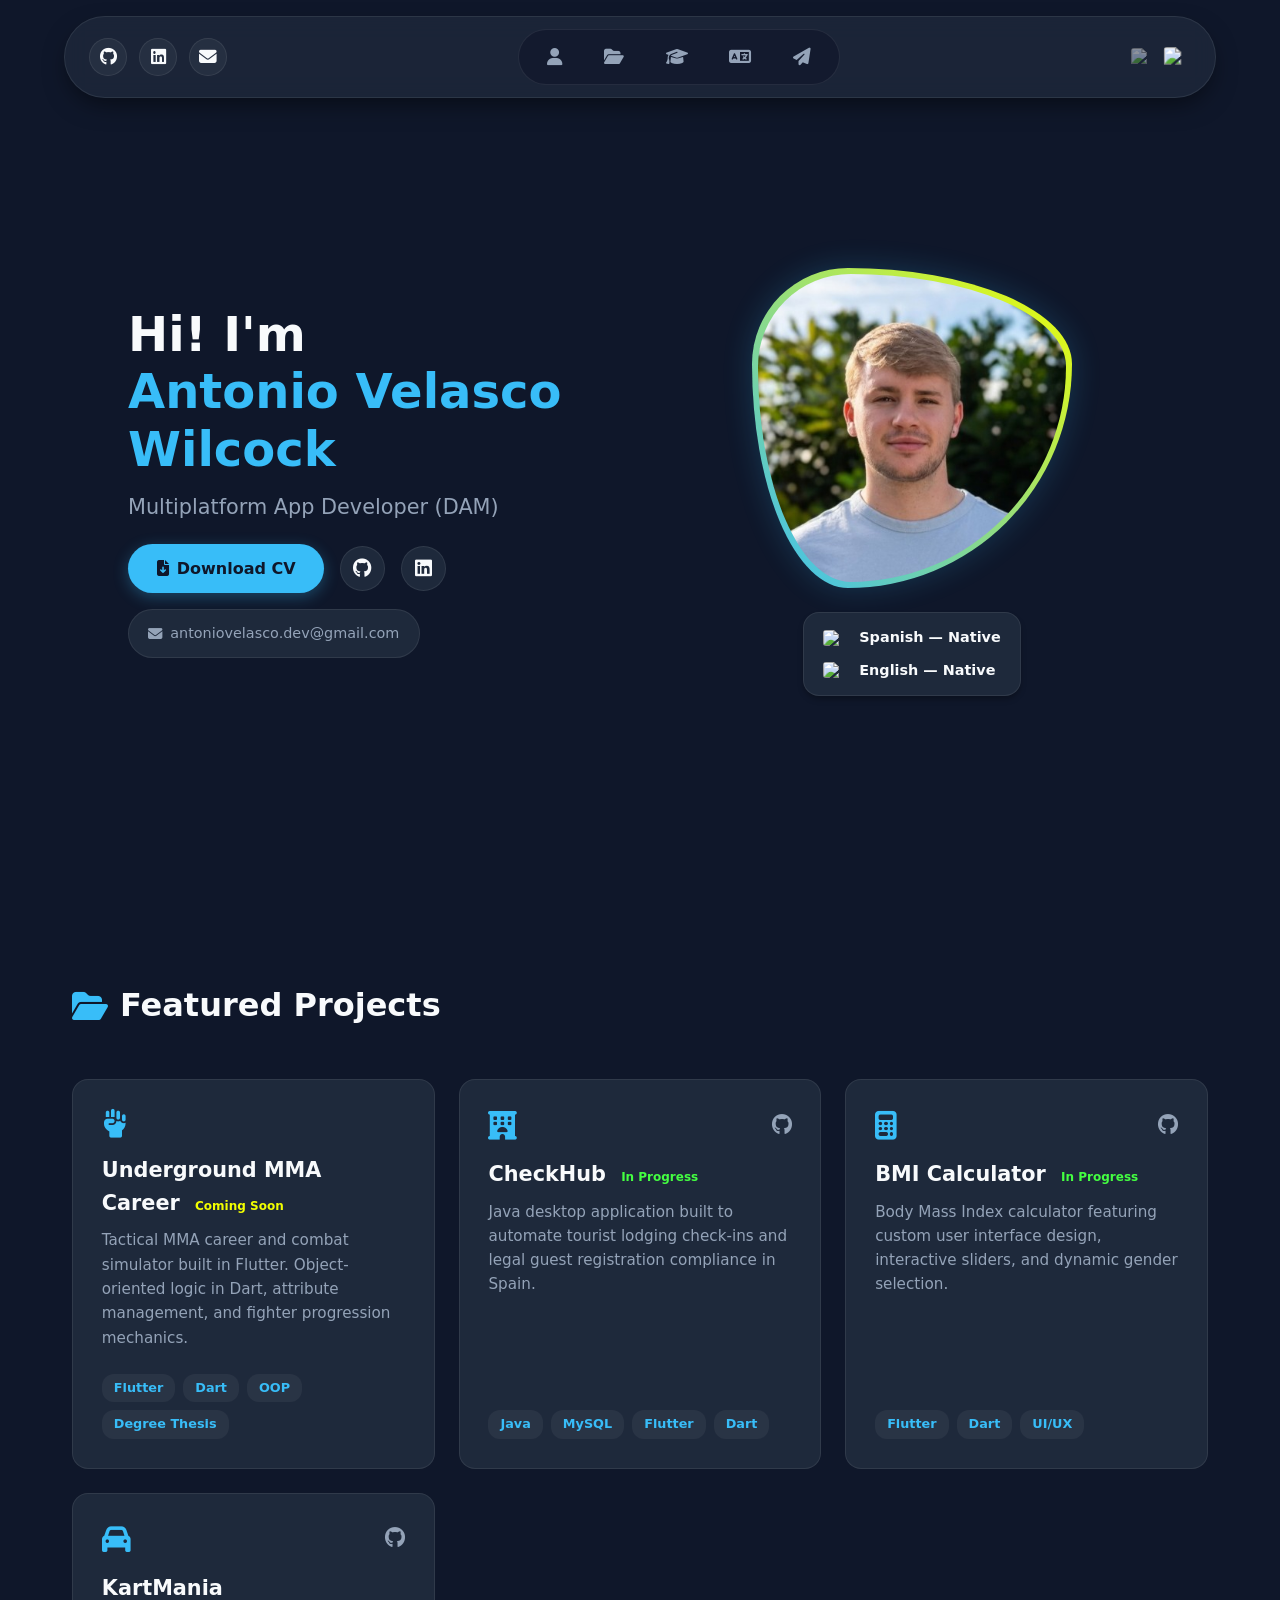
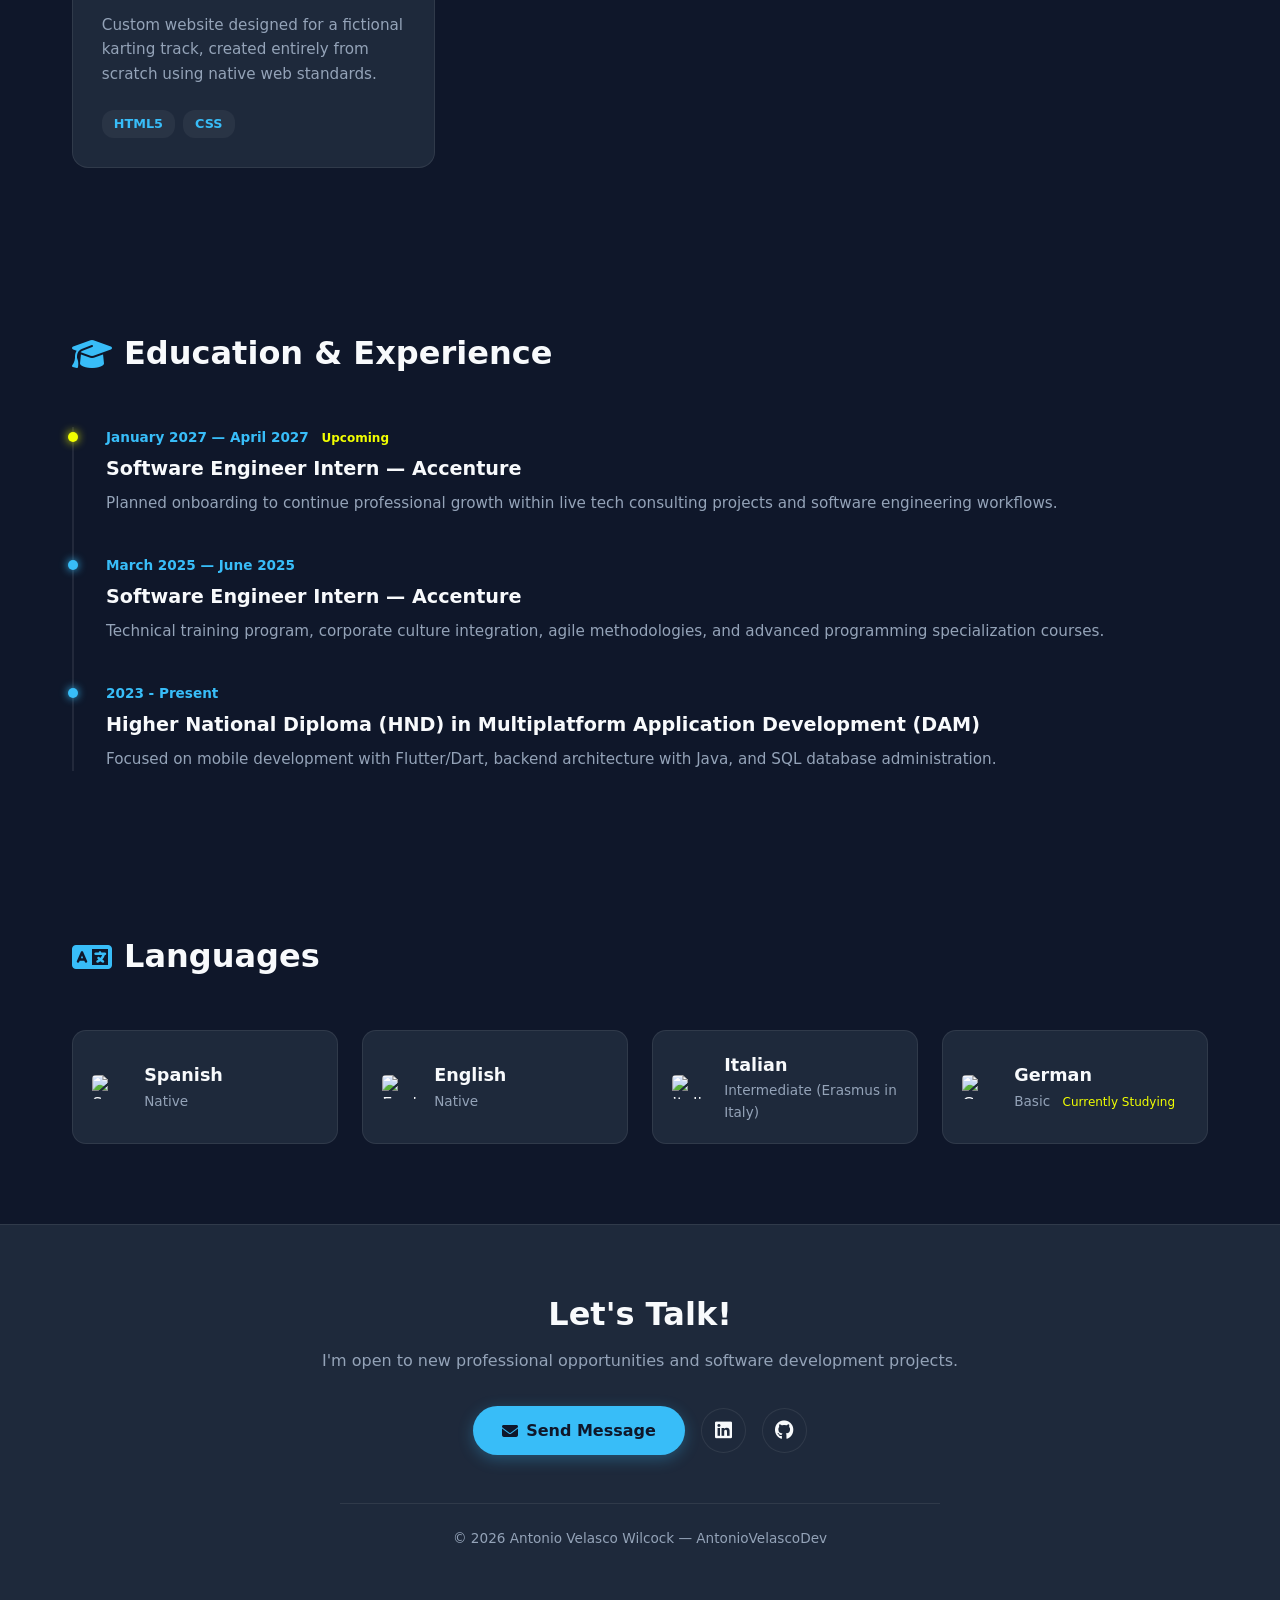
==== index.html @ 34ac65c1 "Second Commit: Fixing some data and uploading to github pages." ====
<!DOCTYPE html>
<html lang="en">

<head>
    <meta charset="UTF-8">
    <meta name="viewport" content="width=device-width, initial-scale=1.0">
    <title>Antonio Velasco | Portfolio</title>
    <link rel="stylesheet" href="styles.css">
    <!-- FontAwesome for icons -->
    <link rel="stylesheet" href="https://cdnjs.cloudflare.com/ajax/libs/font-awesome/6.4.0/css/all.min.css">
</head>

<body>

    <!-- Header / Navbar -->
    <header class="header">
        <div class="header-left">
            <a href="https://github.com/Antoniovelascodev" target="_blank" class="icon-btn" title="GitHub"><i
                    class="fab fa-github"></i></a>
            <a href="https://www.linkedin.com/in/antonio-velasco-wilcock/" target="_blank" class="icon-btn"
                title="LinkedIn"><i class="fab fa-linkedin"></i></a>
            <a href="mailto:antoniovelasco.dev@gmail.com" class="icon-btn" title="Email"><i
                    class="fas fa-envelope"></i></a>
        </div>

        <!-- Central Floating Navigation -->
        <nav class="nav-central">
            <!-- Person icon to scroll back to top -->
            <a href="#inicio" class="nav-icon-link" title="Home / About Me">
                <i class="fas fa-user"></i>
            </a>
            <a href="#proyectos" class="nav-icon-link" title="Featured Projects">
                <i class="fas fa-folder-open"></i>
            </a>
            <a href="#estudios" class="nav-icon-link" title="Education & Training">
                <i class="fas fa-graduation-cap"></i>
            </a>
            <a href="#idiomas" class="nav-icon-link" title="Languages">
                <i class="fas fa-language"></i>
            </a>
            <a href="#contacto" class="nav-icon-link" title="Contact">
                <i class="fas fa-paper-plane"></i>
            </a>
        </nav>

        <!-- Language Selector -->
        <div class="lang-selector">
            <a href="indexEsp.html" class="lang-flag" title="Spanish">
                <img src="https://flagcdn.com/w40/es.png" alt="Spanish Flag" class="flag-img">
            </a>
            <a href="index.html" class="lang-flag active" title="English">
                <img src="https://flagcdn.com/w40/gb.png" alt="UK Flag" class="flag-img">
            </a>
        </div>
    </header>

    <!-- Main Hero Section -->
    <main id="inicio" class="hero-section">
        <div class="hero-text">
            <h1>Hi! I'm <br><span class="highlight">Antonio Velasco Wilcock</span></h1>
            <h2>Multiplatform App Developer (DAM)</h2>

            <div class="hero-actions">
                <a href="docs/CvAntonioVelascoWilcock.pdf" download="CvAntonioVelascoWilcock.pdf" class="btn-primary"><i
                        class="fas fa-file-arrow-down"></i> Download CV</a>
                <a href="https://github.com/Antoniovelascodev" target="_blank" class="social-icon-btn" title="GitHub"><i
                        class="fab fa-github"></i></a>
                <a href="https://www.linkedin.com/in/antonio-velasco-wilcock/" target="_blank" class="social-icon-btn"
                    title="LinkedIn"><i class="fab fa-linkedin"></i></a>
                <a href="mailto:antoniovelasco.dev@gmail.com" class="email-btn" title="Send Email">
                    <i class="fas fa-envelope"></i>
                    <span>antoniovelasco.dev@gmail.com</span>
                </a>
            </div>
        </div>

        <!-- Hero Profile Image & Language Tags -->
        <div class="hero-image-container">
            <div class="blob-frame">
                <img src="images/profilePicture.jpg" alt="Antonio Velasco">
            </div>

            <!-- Profile Native Languages Badges -->
            <div class="profile-languages">
                <div class="lang-tag">
                    <img src="https://flagcdn.com/w40/es.png" alt="Spanish" class="profile-flag">
                    <span>Spanish — Native</span>
                </div>
                <div class="lang-tag">
                    <img src="https://flagcdn.com/w40/gb.png" alt="English" class="profile-flag">
                    <span>English — Native</span>
                </div>
            </div>
        </div>
    </main>

    <!-- SECTION 1: FEATURED PROJECTS -->
    <section id="proyectos" class="section-container">
        <h2 class="section-title"><i class="fas fa-folder-open"></i> Featured Projects</h2>

        <div class="projects-grid">
            <!-- MMA Manager -->
            <div class="project-card">
                <div class="project-header">
                    <i class="fa-solid fa-hand-fist project-icon"></i>
                </div>
                <h3>Underground MMA Career <span class="badge-coming-soon">Coming Soon</span></h3>
                <p>Tactical MMA career and combat simulator built in Flutter. Object-oriented logic in Dart, attribute management, and fighter progression mechanics.</p>
                <div class="project-tags">
                    <span>Flutter</span>
                    <span>Dart</span>
                    <span>OOP</span>
                    <span>Degree Thesis</span>
                </div>
            </div>

            <!-- CheckHub -->
            <div class="project-card">
                <div class="project-header">
                    <i class="fas fa-hotel project-icon"></i>
                    <div class="project-links">
                        <a href="https://github.com/Antoniovelascodev/CheckHub" target="_blank" title="View Source Code"><i
                                class="fab fa-github"></i></a>
                    </div>
                </div>
                <h3>CheckHub <span class="badge-in-process">In Progress</span></h3>
                <p>Java desktop application built to automate tourist lodging check-ins and legal guest registration compliance in Spain.</p>
                <div class="project-tags">
                    <span>Java</span>
                    <span>MySQL</span>
                    <span>Flutter</span>
                    <span>Dart</span>
                </div>
            </div>

            <!-- IMC Calculator -->
            <div class="project-card">
                <div class="project-header">
                    <i class="fas fa-calculator project-icon"></i>
                    <div class="project-links">
                        <a href="https://github.com/Antoniovelascodev/ImcCalculator" target="_blank"
                            title="View Source Code"><i class="fab fa-github"></i></a>
                    </div>
                </div>
                <h3>BMI Calculator <span class="badge-in-process">In Progress</span></h3>
                <p>Body Mass Index calculator featuring custom user interface design, interactive sliders, and dynamic gender selection.</p>
                <div class="project-tags">
                    <span>Flutter</span>
                    <span>Dart</span>
                    <span>UI/UX</span>
                </div>
            </div>

            <!-- KartMania -->
            <div class="project-card">
                <div class="project-header">
                    <i class="fas fa-car project-icon"></i>
                    <div class="project-links">
                        <a href="https://github.com/Antoniovelascodev/KartMania" target="_blank" title="View Source Code"><i
                                class="fab fa-github"></i></a>
                    </div>
                </div>
                <h3>KartMania</h3>
                <p>Custom website designed for a fictional karting track, created entirely from scratch using native web standards.</p>
                <div class="project-tags">
                    <span>HTML5</span>
                    <span>CSS</span>
                </div>
            </div>
        </div>
    </section>

    <!-- SECTION 2: EDUCATION & TRAINING -->
    <section id="estudios" class="section-container">
        <h2 class="section-title"><i class="fas fa-graduation-cap"></i> Education & Experience</h2>

        <div class="timeline">
            <!-- Future Internship -->
            <div class="timeline-item">
                <div class="timeline-dot dot-yellow"></div>
                <div class="timeline-date">January 2027 — April 2027 <span class="badge-coming-soon">Upcoming</span>
                </div>
                <div class="timeline-content">
                    <h3>Software Engineer Intern — Accenture</h3>
                    <p class="timeline-sub">Planned onboarding to continue professional growth within live tech consulting projects and software engineering workflows.</p>
                </div>
            </div>

            <!-- Past Internship -->
            <div class="timeline-item">
                <div class="timeline-dot"></div>
                <div class="timeline-date">March 2025 — June 2025</div>
                <div class="timeline-content">
                    <h3>Software Engineer Intern — Accenture</h3>
                    <p class="timeline-sub">Technical training program, corporate culture integration, agile methodologies, and advanced programming specialization courses.</p>
                </div>
            </div>

            <!-- DAM Degree -->
            <div class="timeline-item">
                <div class="timeline-dot"></div>
                <div class="timeline-content">
                    <span class="timeline-date">2023 - Present</span>
                    <h3>Higher National Diploma (HND) in Multiplatform Application Development (DAM)</h3>
                    <p class="timeline-sub">Focused on mobile development with Flutter/Dart, backend architecture with Java, and SQL database administration.</p>
                </div>
            </div>
        </div>
    </section>

    <!-- SECTION 3: LANGUAGES -->
    <section id="idiomas" class="section-container">
        <h2 class="section-title"><i class="fas fa-language"></i> Languages</h2>

        <div class="languages-grid">
            <div class="lang-card">
                <img src="https://flagcdn.com/w40/es.png" alt="Spanish" class="lang-card-flag">
                <div class="lang-card-info">
                    <h3>Spanish</h3>
                    <p>Native</p>
                </div>
            </div>

            <div class="lang-card">
                <img src="https://flagcdn.com/w40/gb.png" alt="English" class="lang-card-flag">
                <div class="lang-card-info">
                    <h3>English</h3>
                    <p>Native</p>
                </div>
            </div>

            <div class="lang-card">
                <img src="https://flagcdn.com/w40/it.png" alt="Italian" class="lang-card-flag">
                <div class="lang-card-info">
                    <h3>Italian</h3>
                    <p>Intermediate (Erasmus in Italy)</p>
                </div>
            </div>

            <div class="lang-card">
                <img src="https://flagcdn.com/w40/de.png" alt="German" class="lang-card-flag">
                <div class="lang-card-info">
                    <h3>German</h3>
                    <p>Basic <span class="badge-coming-soon">Currently Studying</span></p>
                </div>
            </div>
        </div>
    </section>

    <!-- FOOTER / CONTACT -->
    <footer id="contacto" class="footer-container">
        <h2>Let's Talk!</h2>
        <p>I'm open to new professional opportunities and software development projects.</p>

        <div class="footer-actions">
            <a href="mailto:antoniovelasco.dev@gmail.com" class="btn-primary"><i class="fas fa-envelope"></i> Send Message</a>
            <a href="https://www.linkedin.com/in/antonio-velasco-wilcock/" target="_blank" class="social-icon-btn"><i
                    class="fab fa-linkedin"></i></a>
            <a href="https://github.com/Antoniovelascodev" target="_blank" class="social-icon-btn"><i
                    class="fab fa-github"></i></a>
        </div>

        <p class="copyright">&copy; 2026 Antonio Velasco Wilcock — AntonioVelascoDev</p>
    </footer>

</body>

</html>
---- styles.css ----
/* ==========================================================================
   1. VARIABLES GLOBALES & REINICIO
   ========================================================================== */
:root {
    --bg-color: #0f172a;
    --card-bg: #1e293b;
    --text-primary: #f8fafc;
    --text-secondary: #94a3b8;
    --accent-color: #38bdf8;
    --accent-yellow: #f2ff00;
    --accent-hover: #0284c7;
    --border-color: rgba(255, 255, 255, 0.08);
    --shadow-sm: 0 4px 6px -1px rgba(0, 0, 0, 0.3);
    --shadow-lg: 0 10px 25px -5px rgba(0, 0, 0, 0.5);
    --font-main: 'Segoe UI', system-ui, -apple-system, sans-serif;
    --transition: all 0.3s cubic-bezier(0.4, 0, 0.2, 1);
}

* {
    margin: 0;
    padding: 0;
    box-sizing: border-box;
    scroll-behavior: smooth;
}

body {
    background-color: var(--bg-color);
    color: var(--text-primary);
    font-family: var(--font-main);
    line-height: 1.6;
    overflow-x: hidden;
}

a {
    text-decoration: none;
    color: inherit;
}

/* ==========================================================================
   2. HEADER / NAVBAR SUPERIOR
   ========================================================================== */
.header {
    position: fixed;
    top: 1rem;
    left: 50%;
    transform: translateX(-50%);
    width: 90%;
    max-width: 1200px;
    display: flex;
    justify-content: space-between;
    align-items: center;
    padding: 0.75rem 1.5rem;
    background: rgba(30, 41, 59, 0.8);
    backdrop-filter: blur(12px);
    -webkit-backdrop-filter: blur(12px);
    border: 1px solid var(--border-color);
    border-radius: 50px;
    z-index: 1000;
    box-shadow: var(--shadow-lg);
}

.header-left {
    display: flex;
    gap: 0.75rem;
}

.icon-btn {
    width: 38px;
    height: 38px;
    border-radius: 50%;
    background: rgba(255, 255, 255, 0.05);
    display: flex;
    align-items: center;
    justify-content: center;
    color: var(--text-primary);
    font-size: 1.1rem;
    transition: var(--transition);
    border: 1px solid var(--border-color);
}

.icon-btn:hover {
    background: var(--accent-color);
    color: #0f172a;
    transform: translateY(-2px);
}

/* Nav Central Flotante */
.nav-central {
    display: flex;
    gap: 1rem;
    background: rgba(15, 23, 42, 0.6);
    padding: 0.4rem 1rem;
    border-radius: 30px;
    border: 1px solid var(--border-color);
}

.nav-icon-link {
    color: var(--text-secondary);
    font-size: 1.1rem;
    padding: 0.4rem 0.8rem;
    border-radius: 20px;
    transition: var(--transition);
}

.nav-icon-link:hover {
    color: var(--accent-color);
    background: rgba(56, 189, 248, 0.1);
}

/* Selector de Idioma */
.lang-selector {
    display: flex;
    gap: 0.5rem;
    align-items: center;
}

.lang-flag {
    opacity: 0.5;
    transition: var(--transition);
    display: flex;
    align-items: center;
}

.lang-flag.active, 
.lang-flag:hover {
    opacity: 1;
    transform: scale(1.1);
}

.flag-img {
    width: 26px;
    height: 18px;
    object-fit: cover;
    border-radius: 3px;
}

/* ==========================================================================
   3. HERO SECTION (PÁGINA PRINCIPAL)
   ========================================================================== */
.hero-section {
    min-height: 100vh;
    display: flex;
    align-items: center;
    justify-content: space-between;
    padding: 8rem 10% 4rem;
    gap: 4rem;
    max-width: 1400px;
    margin: 0 auto;
}

.hero-text {
    flex: 1;
}

.hero-text h1 {
    font-size: 3rem;
    font-weight: 800;
    line-height: 1.2;
    margin-bottom: 0.8rem;
}

.highlight {
    color: var(--accent-color);
}

.hero-text h2 {
    font-size: 1.3rem;
    color: var(--text-secondary);
    font-weight: 500;
    margin-bottom: 1.2rem;
}

/* Badge Bilingüe */
.hero-badges {
    margin-bottom: 2rem;
}

.badge-bilingual {
    display: inline-flex;
    align-items: center;
    gap: 0.5rem;
    background: rgba(56, 189, 248, 0.1);
    color: var(--accent-color);
    border: 1px solid rgba(56, 189, 248, 0.3);
    padding: 0.4rem 1rem;
    border-radius: 20px;
    font-size: 0.9rem;
    font-weight: 600;
}

.badge-bilingual i {
    color: var(--accent-yellow);
}

/* Acciones e Iconos */
.hero-actions {
    display: flex;
    flex-wrap: wrap;
    align-items: center;
    gap: 1rem;
}

.btn-primary {
    background: var(--accent-color);
    color: #0f172a;
    padding: 0.75rem 1.8rem;
    border-radius: 30px;
    font-weight: 700;
    transition: var(--transition);
    display: inline-flex;
    align-items: center;
    gap: 0.5rem;
    box-shadow: 0 4px 15px rgba(56, 189, 248, 0.3);
}

.btn-primary:hover {
    background: var(--accent-hover);
    transform: translateY(-2px);
    box-shadow: 0 6px 20px rgba(56, 189, 248, 0.4);
}

.social-icon-btn {
    width: 45px;
    height: 45px;
    border-radius: 50%;
    background: var(--card-bg);
    border: 1px solid var(--border-color);
    display: flex;
    align-items: center;
    justify-content: center;
    font-size: 1.2rem;
    transition: var(--transition);
}

.social-icon-btn:hover {
    border-color: var(--accent-color);
    color: var(--accent-color);
    transform: translateY(-2px);
}

.email-btn {
    display: flex;
    align-items: center;
    gap: 0.5rem;
    background: var(--card-bg);
    padding: 0.75rem 1.2rem;
    border-radius: 30px;
    border: 1px solid var(--border-color);
    color: var(--text-secondary);
    font-size: 0.9rem;
    transition: var(--transition);
}

.email-btn:hover {
    border-color: var(--accent-color);
    color: var(--text-primary);
}

/* Imagen Hero */
.hero-image-container {
    flex: 1;
    display: flex;
    justify-content: center;
}

.blob-frame {
    width: 320px;
    height: 320px;
    border-radius: 30% 70% 70% 30% / 30% 30% 70% 70%;
    background: linear-gradient(45deg, var(--accent-color), var(--accent-yellow));
    padding: 6px;
    animation: morph 8s ease-in-out infinite;
    box-shadow: 0 0 30px rgba(56, 189, 248, 0.2);
}

.blob-frame img {
    width: 100%;
    height: 100%;
    object-fit: cover;
    border-radius: inherit;
}

@keyframes morph {
    0% { border-radius: 30% 70% 70% 30% / 30% 30% 70% 70%; }
    50% { border-radius: 60% 40% 30% 70% / 60% 30% 70% 40%; }
    100% { border-radius: 30% 70% 70% 30% / 30% 30% 70% 70%; }
}

/* ==========================================================================
   4. SECCIONES COMUNES
   ========================================================================== */
.section-container {
    max-width: 1200px;
    margin: 0 auto;
    padding: 5rem 2rem;
}

.section-title {
    font-size: 2rem;
    margin-bottom: 3rem;
    display: flex;
    align-items: center;
    gap: 0.75rem;
    color: var(--text-primary);
}

.section-title i {
    color: var(--accent-color);
}

/* ==========================================================================
   5. TARJETAS DE PROYECTOS
   ========================================================================== */
.projects-grid {
    display: grid;
    grid-template-columns: repeat(auto-fit, minmax(280px, 1fr));
    gap: 1.5rem;
}

.project-card {
    background: var(--card-bg);
    border: 1px solid var(--border-color);
    border-radius: 16px;
    padding: 1.8rem;
    transition: var(--transition);
    display: flex;
    flex-direction: column;
}

.project-card:hover {
    transform: translateY(-5px);
    border-color: rgba(56, 189, 248, 0.4);
    box-shadow: var(--shadow-lg);
}

.project-header {
    display: flex;
    justify-content: space-between;
    align-items: center;
    margin-bottom: 1rem;
}

.project-icon {
    font-size: 1.8rem;
    color: var(--accent-color);
}

.project-links a {
    font-size: 1.3rem;
    color: var(--text-secondary);
    transition: var(--transition);
}

.project-links a:hover {
    color: var(--accent-color);
}

.project-card h3 {
    font-size: 1.3rem;
    margin-bottom: 0.5rem;
}

.project-card p {
    color: var(--text-secondary);
    font-size: 0.95rem;
    margin-bottom: 1.5rem;
    flex-grow: 1;
}

.project-tags {
    display: flex;
    flex-wrap: wrap;
    gap: 0.5rem;
}

.project-tags span {
    background: rgba(255, 255, 255, 0.05);
    color: var(--accent-color);
    padding: 0.25rem 0.75rem;
    border-radius: 12px;
    font-size: 0.8rem;
    font-weight: 600;
}

/* ==========================================================================
   6. TIMELINE (ESTUDIOS & EXPERIENCIA)
   ========================================================================== */
.timeline {
    position: relative;
    padding-left: 2rem;
    border-left: 2px solid var(--border-color);
}

.timeline-item {
    position: relative;
    margin-bottom: 2.5rem;
}

.timeline-item:last-child {
    margin-bottom: 0;
}

.timeline-dot {
    position: absolute;
    left: calc(-2rem - 6px);
    top: 5px;
    width: 10px;
    height: 10px;
    border-radius: 50%;
    background: var(--accent-color);
    box-shadow: 0 0 8px var(--accent-color);
}

.timeline-date {
    font-size: 0.85rem;
    color: var(--accent-color);
    font-weight: 600;
    margin-bottom: 0.3rem;
    display: block;
}

.timeline-content h3 {
    font-size: 1.2rem;
    margin-bottom: 0.4rem;
}

.timeline-sub {
    color: var(--text-secondary);
    font-size: 0.95rem;
    line-height: 1.6;
}

/* ==========================================================================
   7. FOOTER & CONTACTO
   ========================================================================== */
.footer-container {
    background: var(--card-bg);
    border-top: 1px solid var(--border-color);
    padding: 4rem 2rem 2rem;
    text-align: center;
}

.footer-container h2 {
    font-size: 2rem;
    margin-bottom: 0.5rem;
}

.footer-container p {
    color: var(--text-secondary);
    margin-bottom: 2rem;
}

.footer-actions {
    display: flex;
    justify-content: center;
    align-items: center;
    gap: 1rem;
    margin-bottom: 3rem;
}

.copyright {
    font-size: 0.85rem;
    color: var(--text-secondary);
    border-top: 1px solid var(--border-color);
    padding-top: 1.5rem;
    max-width: 600px;
    margin: 0 auto;
}

/* ==========================================================================
   8. RESPONSIVE / ADAPTACIÓN A MÓVILES
   ========================================================================== */
@media (max-width: 900px) {
    .hero-section {
        flex-direction: column-reverse;
        padding-top: 7rem;
        text-align: center;
    }

    .hero-actions {
        justify-content: center;
    }

    .blob-frame {
        width: 240px;
        height: 240px;
    }

    .header {
        width: 95%;
        padding: 0.5rem 1rem;
    }

    .nav-central {
        gap: 0.5rem;
        padding: 0.3rem 0.6rem;
    }
}

@media (max-width: 600px) {
    .hero-text h1 {
        font-size: 2.2rem;
    }

    .header-left {
        display: none; /* Oculta redes sociales secundarias del header en móviles pequeños */
    }
}

/* Estilos para el bloque de foto e idiomas flotantes */
.hero-image-container {
    flex: 1;
    display: flex;
    flex-direction: column;
    align-items: center;
    gap: 1.5rem;
}

.profile-languages {
    display: flex;
    flex-direction: column;
    gap: 0.6rem;
    background: var(--card-bg);
    padding: 0.8rem 1.2rem;
    border-radius: 16px;
    border: 1px solid var(--border-color);
    box-shadow: var(--shadow-sm);
}

.lang-tag {
    display: flex;
    align-items: center;
    gap: 0.75rem;
    font-size: 0.9rem;
    font-weight: 600;
    color: var(--text-primary);
}

.profile-flag {
    width: 24px;
    height: 16px;
    object-fit: cover;
    border-radius: 3px;
}

/* Tarjetas de la Sección Idiomas */
.languages-grid {
    display: grid;
    grid-template-columns: repeat(auto-fit, minmax(240px, 1fr));
    gap: 1.5rem;
}

.lang-card {
    background: var(--card-bg);
    border: 1px solid var(--border-color);
    border-radius: 14px;
    padding: 1.2rem;
    display: flex;
    align-items: center;
    gap: 1rem;
    transition: var(--transition);
}

.lang-card:hover {
    border-color: var(--accent-color);
    transform: translateY(-3px);
}

.lang-card-flag {
    width: 36px;
    height: 24px;
    object-fit: cover;
    border-radius: 4px;
}

.lang-card-info h3 {
    font-size: 1.1rem;
    margin-bottom: 0.1rem;
}

.lang-card-info p {
    font-size: 0.85rem;
    color: var(--text-secondary);
}

/* Badges especiales */
.badge-coming-soon {
    color: var(--accent-yellow);
    font-size: 0.75rem;
    margin-left: 0.5rem;
}

.badge-in-process {
    color: rgb(68, 255, 65);
    font-size: 0.75rem;
    margin-left: 0.5rem;
}

.dot-yellow {
    background: var(--accent-yellow) !important;
    box-shadow: 0 0 10px var(--accent-yellow) !important;
}
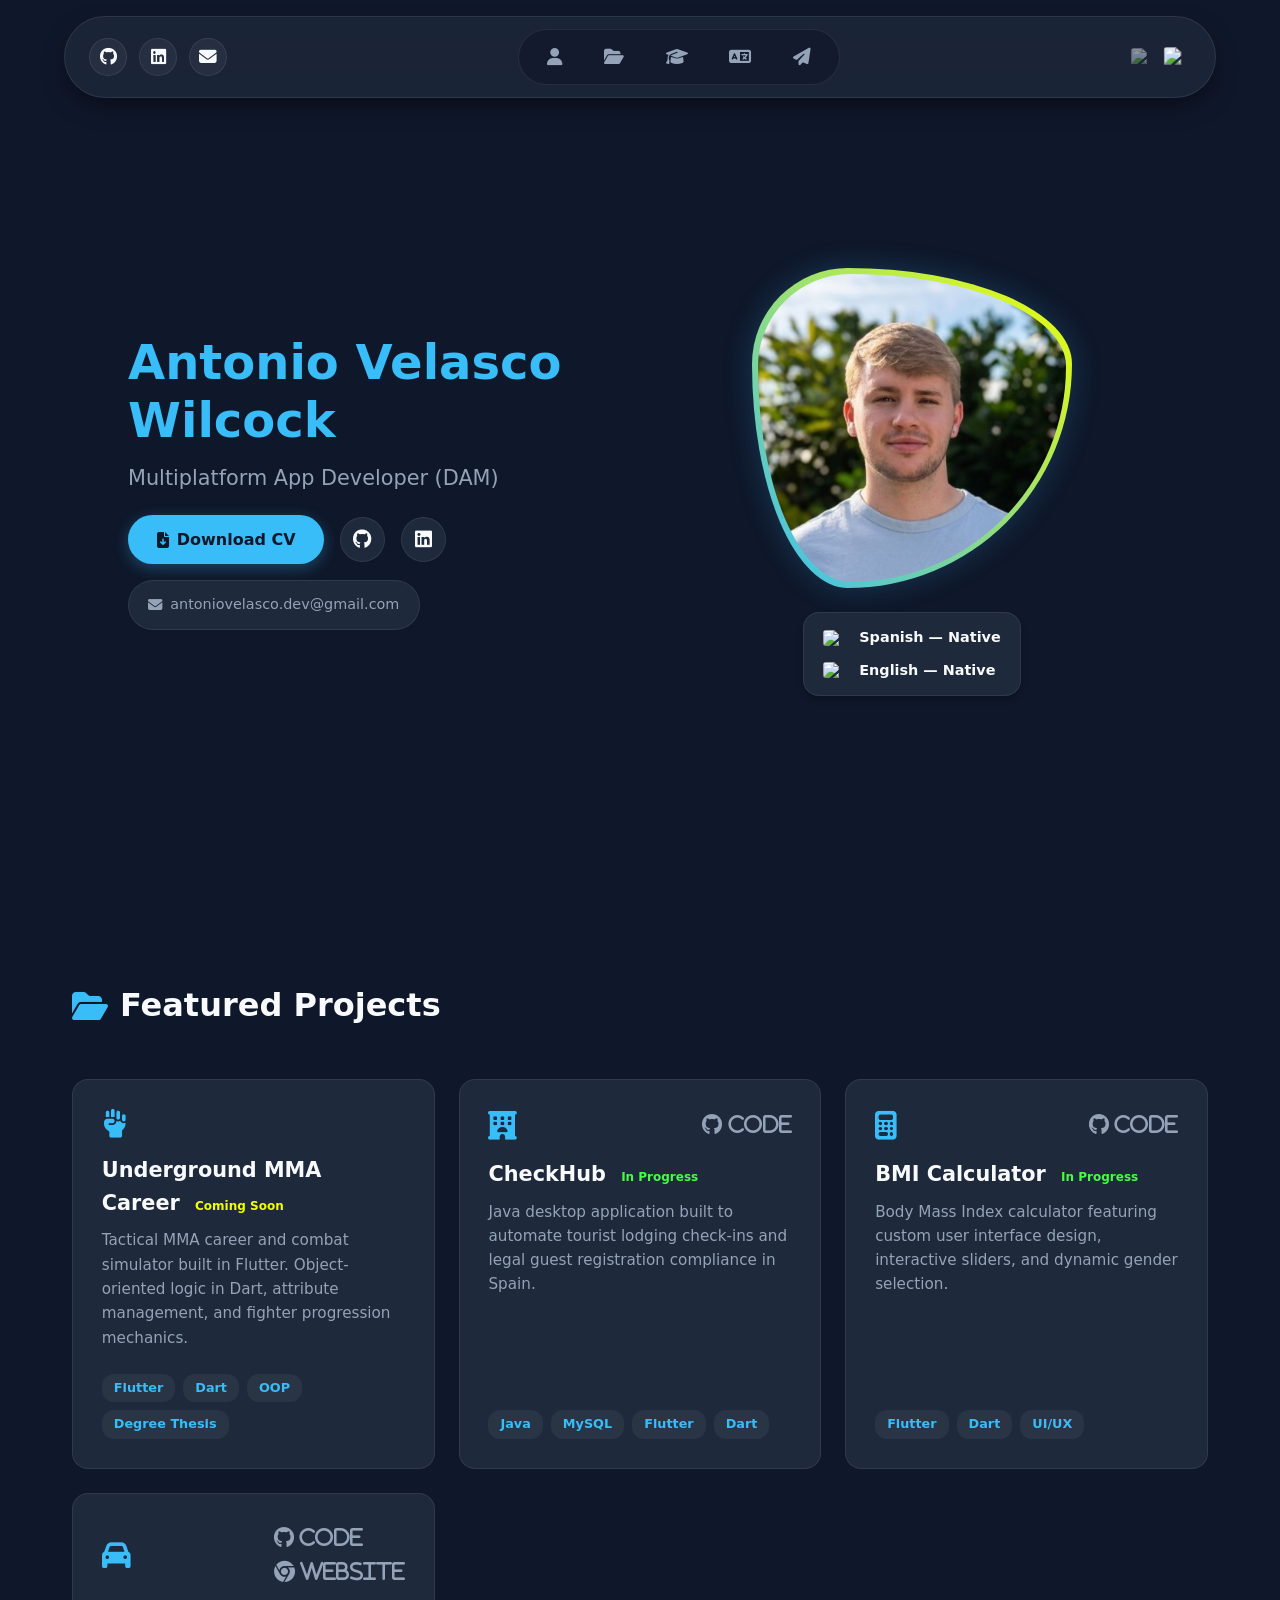
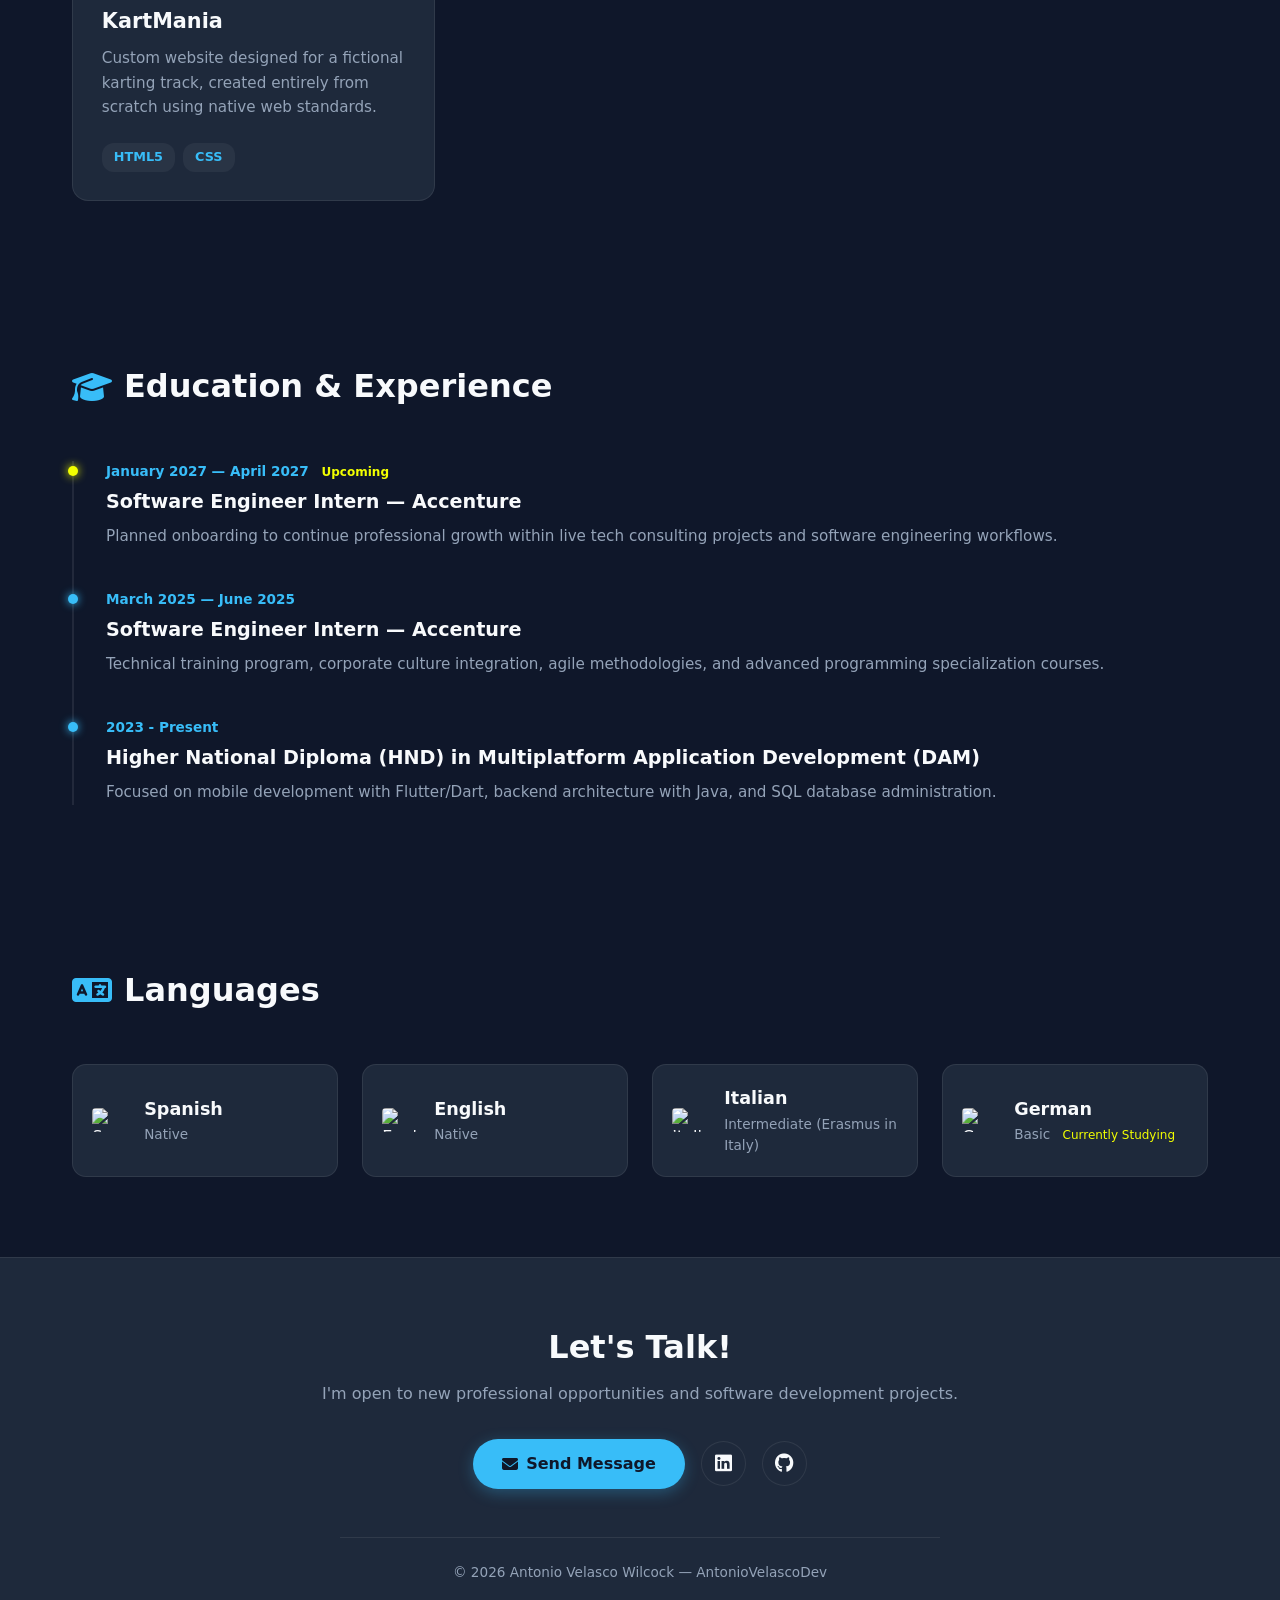
==== commit e217eb10: "Fix: Simple Link to website and code" ====
--- a/index.html
+++ b/index.html
@@ -57,9 +57,8 @@
     <!-- Main Hero Section -->
     <main id="inicio" class="hero-section">
         <div class="hero-text">
-            <h1>Hi! I'm <br><span class="highlight">Antonio Velasco Wilcock</span></h1>
+            <h1><span class="highlight">Antonio Velasco Wilcock</span></h1>
             <h2>Multiplatform App Developer (DAM)</h2>
-
             <div class="hero-actions">
                 <a href="docs/CvAntonioVelascoWilcock.pdf" download="CvAntonioVelascoWilcock.pdf" class="btn-primary"><i
                         class="fas fa-file-arrow-down"></i> Download CV</a>
@@ -105,7 +104,8 @@
                     <i class="fa-solid fa-hand-fist project-icon"></i>
                 </div>
                 <h3>Underground MMA Career <span class="badge-coming-soon">Coming Soon</span></h3>
-                <p>Tactical MMA career and combat simulator built in Flutter. Object-oriented logic in Dart, attribute management, and fighter progression mechanics.</p>
+                <p>Tactical MMA career and combat simulator built in Flutter. Object-oriented logic in Dart, attribute
+                    management, and fighter progression mechanics.</p>
                 <div class="project-tags">
                     <span>Flutter</span>
                     <span>Dart</span>
@@ -119,12 +119,13 @@
                 <div class="project-header">
                     <i class="fas fa-hotel project-icon"></i>
                     <div class="project-links">
-                        <a href="https://github.com/Antoniovelascodev/CheckHub" target="_blank" title="View Source Code"><i
-                                class="fab fa-github"></i></a>
+                        <a href="https://github.com/Antoniovelascodev/CheckHub" target="_blank"
+                            title="View Source Code"><i class="fab fa-github"> Code</i></a>
                     </div>
                 </div>
                 <h3>CheckHub <span class="badge-in-process">In Progress</span></h3>
-                <p>Java desktop application built to automate tourist lodging check-ins and legal guest registration compliance in Spain.</p>
+                <p>Java desktop application built to automate tourist lodging check-ins and legal guest registration
+                    compliance in Spain.</p>
                 <div class="project-tags">
                     <span>Java</span>
                     <span>MySQL</span>
@@ -139,11 +140,12 @@
                     <i class="fas fa-calculator project-icon"></i>
                     <div class="project-links">
                         <a href="https://github.com/Antoniovelascodev/ImcCalculator" target="_blank"
-                            title="View Source Code"><i class="fab fa-github"></i></a>
+                            title="View Source Code"><i class="fab fa-github"> Code</i></a>
                     </div>
                 </div>
                 <h3>BMI Calculator <span class="badge-in-process">In Progress</span></h3>
-                <p>Body Mass Index calculator featuring custom user interface design, interactive sliders, and dynamic gender selection.</p>
+                <p>Body Mass Index calculator featuring custom user interface design, interactive sliders, and dynamic
+                    gender selection.</p>
                 <div class="project-tags">
                     <span>Flutter</span>
                     <span>Dart</span>
@@ -156,12 +158,16 @@
                 <div class="project-header">
                     <i class="fas fa-car project-icon"></i>
                     <div class="project-links">
-                        <a href="https://github.com/Antoniovelascodev/KartMania" target="_blank" title="View Source Code"><i
-                                class="fab fa-github"></i></a>
+                        <a href="https://github.com/Antoniovelascodev/KartMania" target="_blank"
+                            title="View Source Code"><i class="fab fa-github"> Code</i></a>
+                        <br>
+                        <a href="https://antoniovelascodev.github.io/KartMania/" target="_blank" title="View Page"><i
+                                class="fab fa-chrome"> Website</i></a>
                     </div>
                 </div>
                 <h3>KartMania</h3>
-                <p>Custom website designed for a fictional karting track, created entirely from scratch using native web standards.</p>
+                <p>Custom website designed for a fictional karting track, created entirely from scratch using native web
+                    standards.</p>
                 <div class="project-tags">
                     <span>HTML5</span>
                     <span>CSS</span>
@@ -182,7 +188,8 @@
                 </div>
                 <div class="timeline-content">
                     <h3>Software Engineer Intern — Accenture</h3>
-                    <p class="timeline-sub">Planned onboarding to continue professional growth within live tech consulting projects and software engineering workflows.</p>
+                    <p class="timeline-sub">Planned onboarding to continue professional growth within live tech
+                        consulting projects and software engineering workflows.</p>
                 </div>
             </div>
 
@@ -192,7 +199,8 @@
                 <div class="timeline-date">March 2025 — June 2025</div>
                 <div class="timeline-content">
                     <h3>Software Engineer Intern — Accenture</h3>
-                    <p class="timeline-sub">Technical training program, corporate culture integration, agile methodologies, and advanced programming specialization courses.</p>
+                    <p class="timeline-sub">Technical training program, corporate culture integration, agile
+                        methodologies, and advanced programming specialization courses.</p>
                 </div>
             </div>
 
@@ -202,7 +210,8 @@
                 <div class="timeline-content">
                     <span class="timeline-date">2023 - Present</span>
                     <h3>Higher National Diploma (HND) in Multiplatform Application Development (DAM)</h3>
-                    <p class="timeline-sub">Focused on mobile development with Flutter/Dart, backend architecture with Java, and SQL database administration.</p>
+                    <p class="timeline-sub">Focused on mobile development with Flutter/Dart, backend architecture with
+                        Java, and SQL database administration.</p>
                 </div>
             </div>
         </div>
@@ -253,7 +262,8 @@
         <p>I'm open to new professional opportunities and software development projects.</p>
 
         <div class="footer-actions">
-            <a href="mailto:antoniovelasco.dev@gmail.com" class="btn-primary"><i class="fas fa-envelope"></i> Send Message</a>
+            <a href="mailto:antoniovelasco.dev@gmail.com" class="btn-primary"><i class="fas fa-envelope"></i> Send
+                Message</a>
             <a href="https://www.linkedin.com/in/antonio-velasco-wilcock/" target="_blank" class="social-icon-btn"><i
                     class="fab fa-linkedin"></i></a>
             <a href="https://github.com/Antoniovelascodev" target="_blank" class="social-icon-btn"><i
--- a/styles.css
+++ b/styles.css
@@ -121,7 +121,7 @@
     align-items: center;
 }
 
-.lang-flag.active, 
+.lang-flag.active,
 .lang-flag:hover {
     opacity: 1;
     transform: scale(1.1);
@@ -281,9 +281,17 @@
 }
 
 @keyframes morph {
-    0% { border-radius: 30% 70% 70% 30% / 30% 30% 70% 70%; }
-    50% { border-radius: 60% 40% 30% 70% / 60% 30% 70% 40%; }
-    100% { border-radius: 30% 70% 70% 30% / 30% 30% 70% 70%; }
+    0% {
+        border-radius: 30% 70% 70% 30% / 30% 30% 70% 70%;
+    }
+
+    50% {
+        border-radius: 60% 40% 30% 70% / 60% 30% 70% 40%;
+    }
+
+    100% {
+        border-radius: 30% 70% 70% 30% / 30% 30% 70% 70%;
+    }
 }
 
 /* ==========================================================================
@@ -503,7 +511,8 @@
     }
 
     .header-left {
-        display: none; /* Oculta redes sociales secundarias del header en móviles pequeños */
+        display: none;
+        /* Oculta redes sociales secundarias del header en móviles pequeños */
     }
 }
 
@@ -599,4 +608,5 @@
 .dot-yellow {
     background: var(--accent-yellow) !important;
     box-shadow: 0 0 10px var(--accent-yellow) !important;
-}+}
+
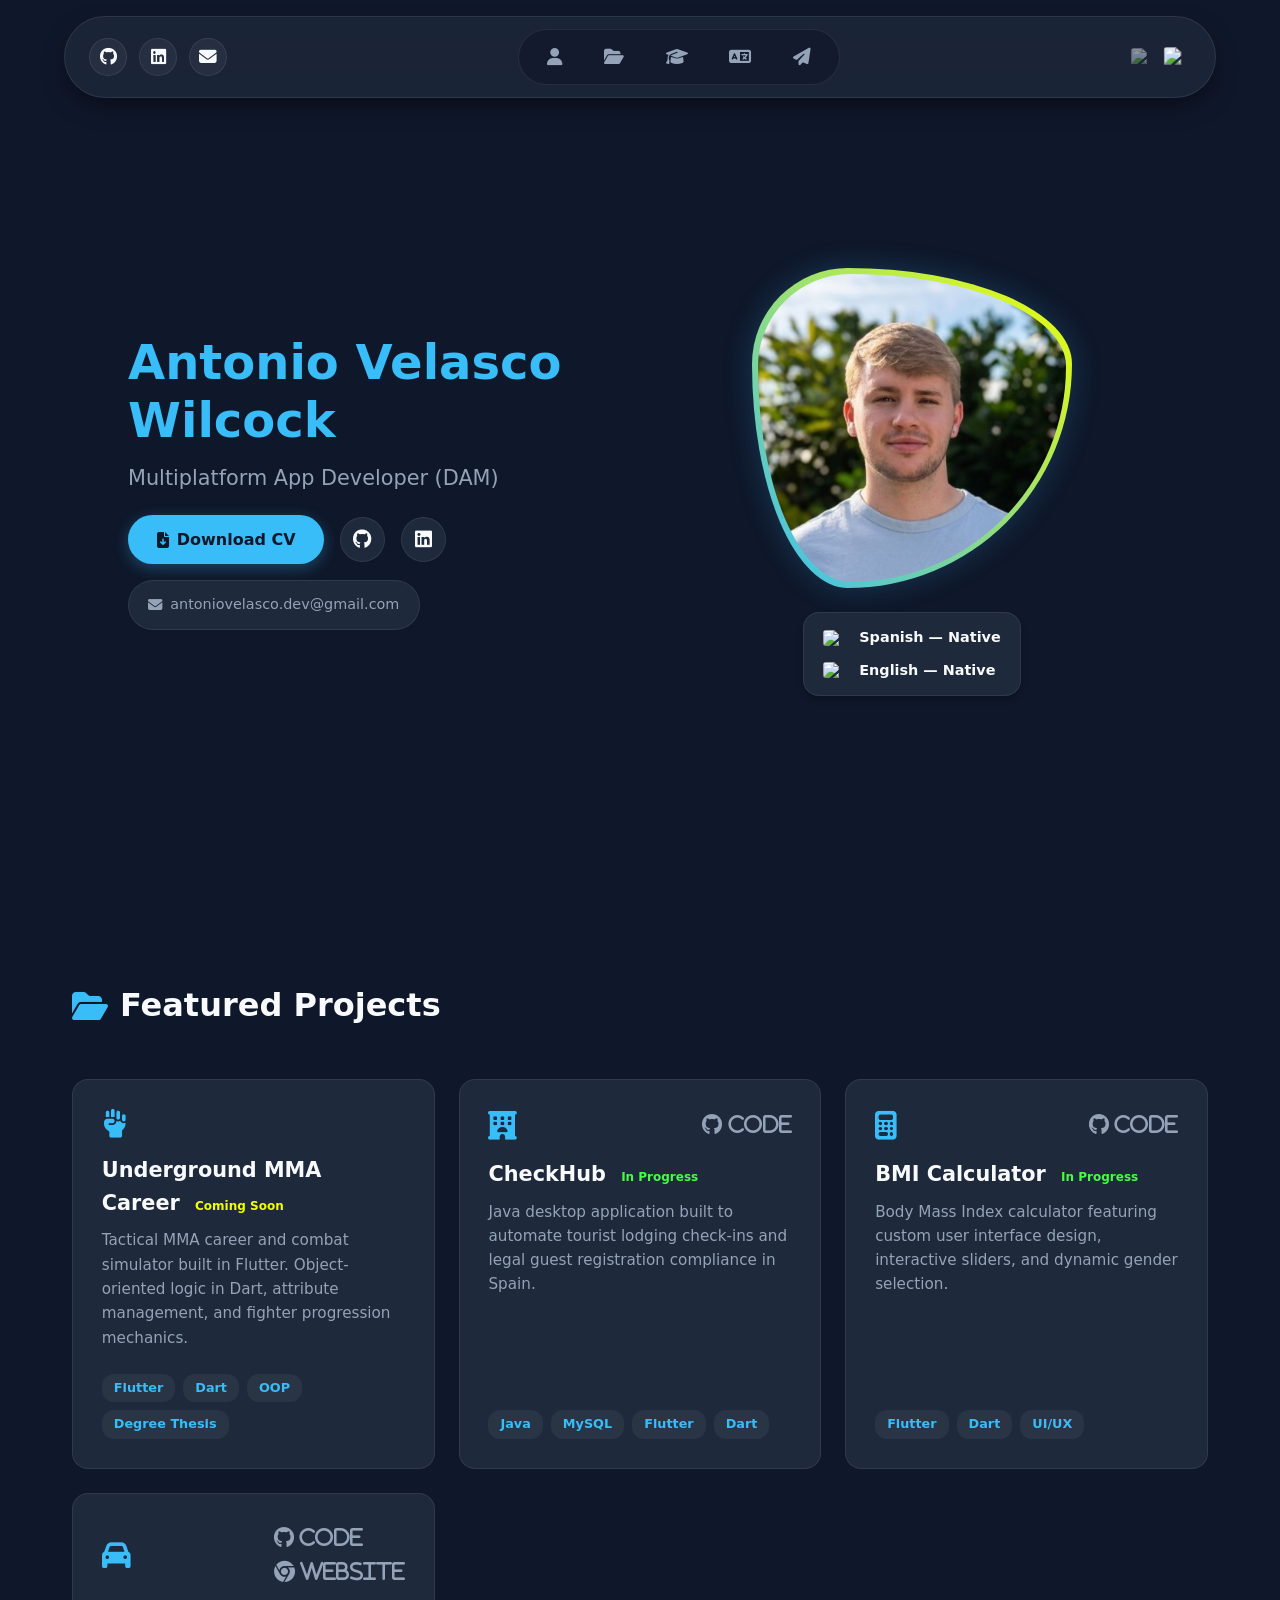
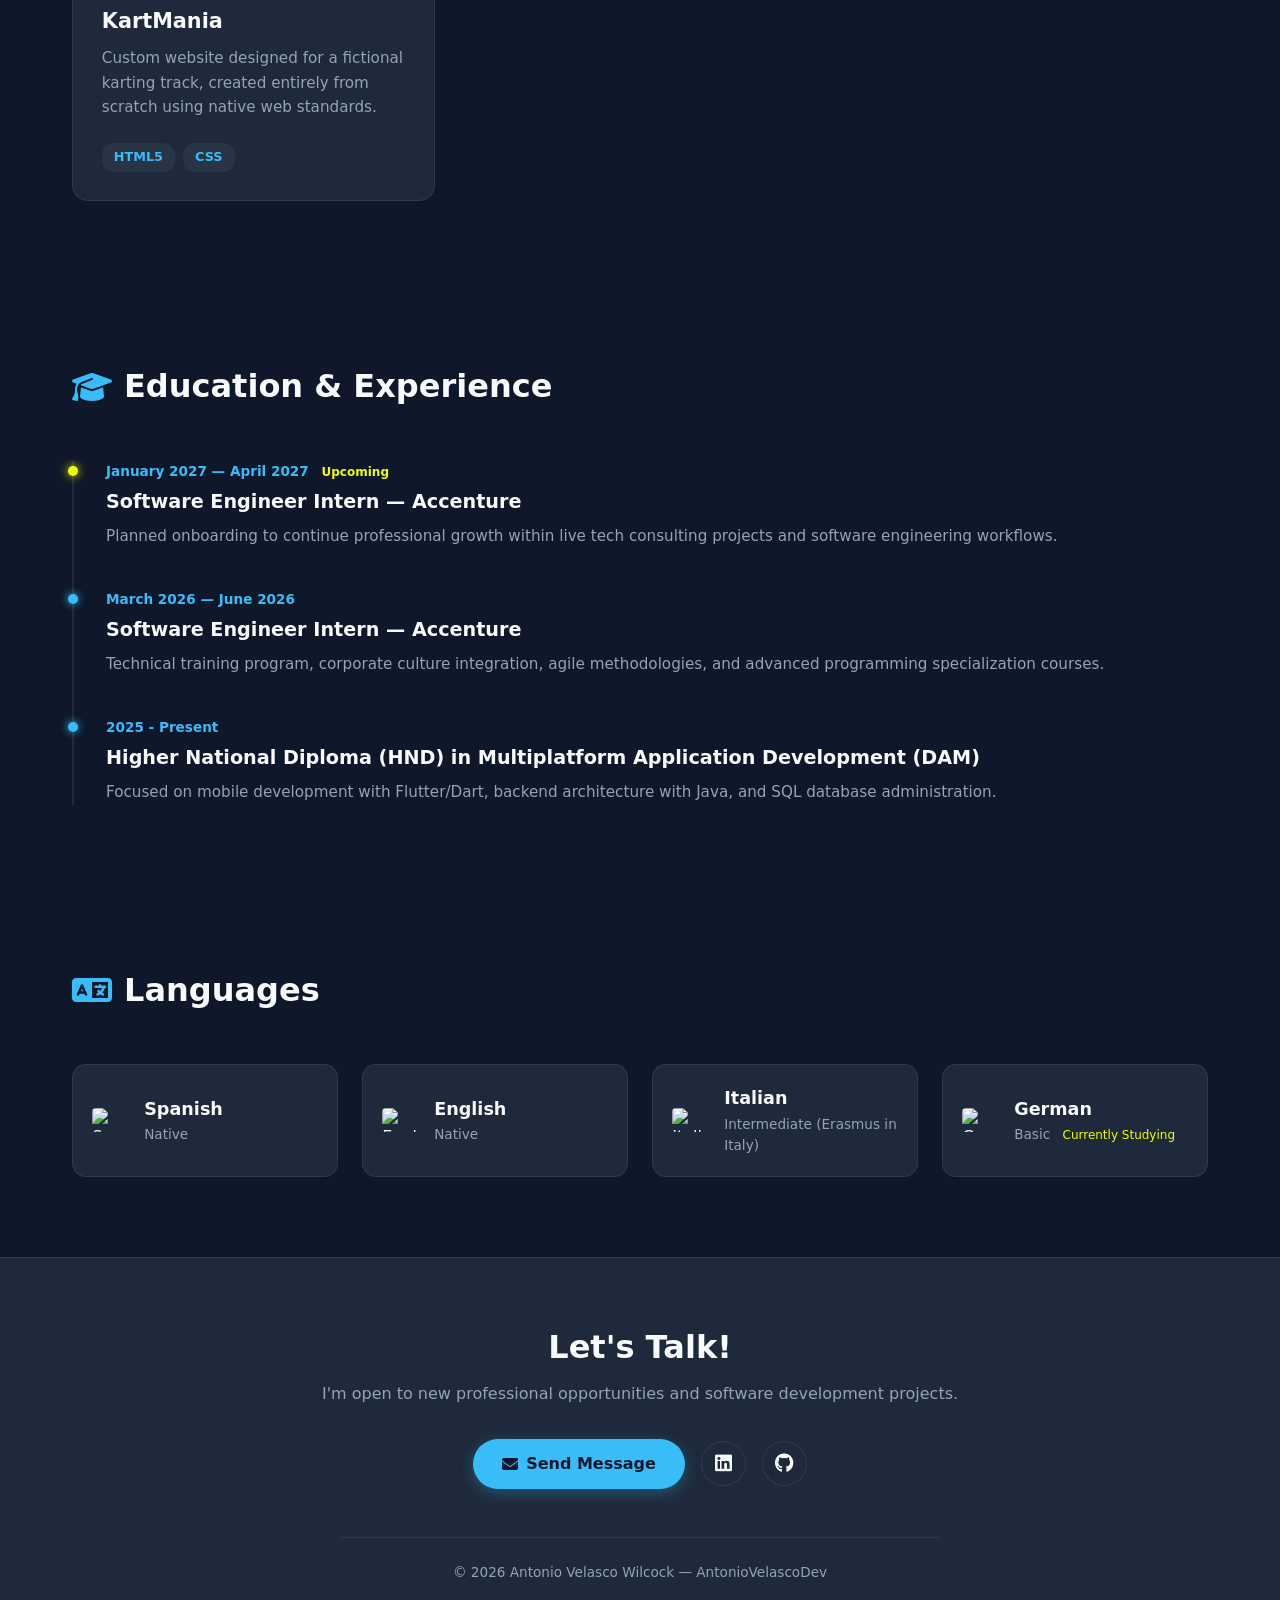
==== commit bf79b102: "Fix: Small changes" ====
--- a/index.html
+++ b/index.html
@@ -196,7 +196,7 @@
             <!-- Past Internship -->
             <div class="timeline-item">
                 <div class="timeline-dot"></div>
-                <div class="timeline-date">March 2025 — June 2025</div>
+                <div class="timeline-date">March 2026 — June 2026</div>
                 <div class="timeline-content">
                     <h3>Software Engineer Intern — Accenture</h3>
                     <p class="timeline-sub">Technical training program, corporate culture integration, agile
@@ -208,7 +208,7 @@
             <div class="timeline-item">
                 <div class="timeline-dot"></div>
                 <div class="timeline-content">
-                    <span class="timeline-date">2023 - Present</span>
+                    <span class="timeline-date">2025 - Present</span>
                     <h3>Higher National Diploma (HND) in Multiplatform Application Development (DAM)</h3>
                     <p class="timeline-sub">Focused on mobile development with Flutter/Dart, backend architecture with
                         Java, and SQL database administration.</p>
